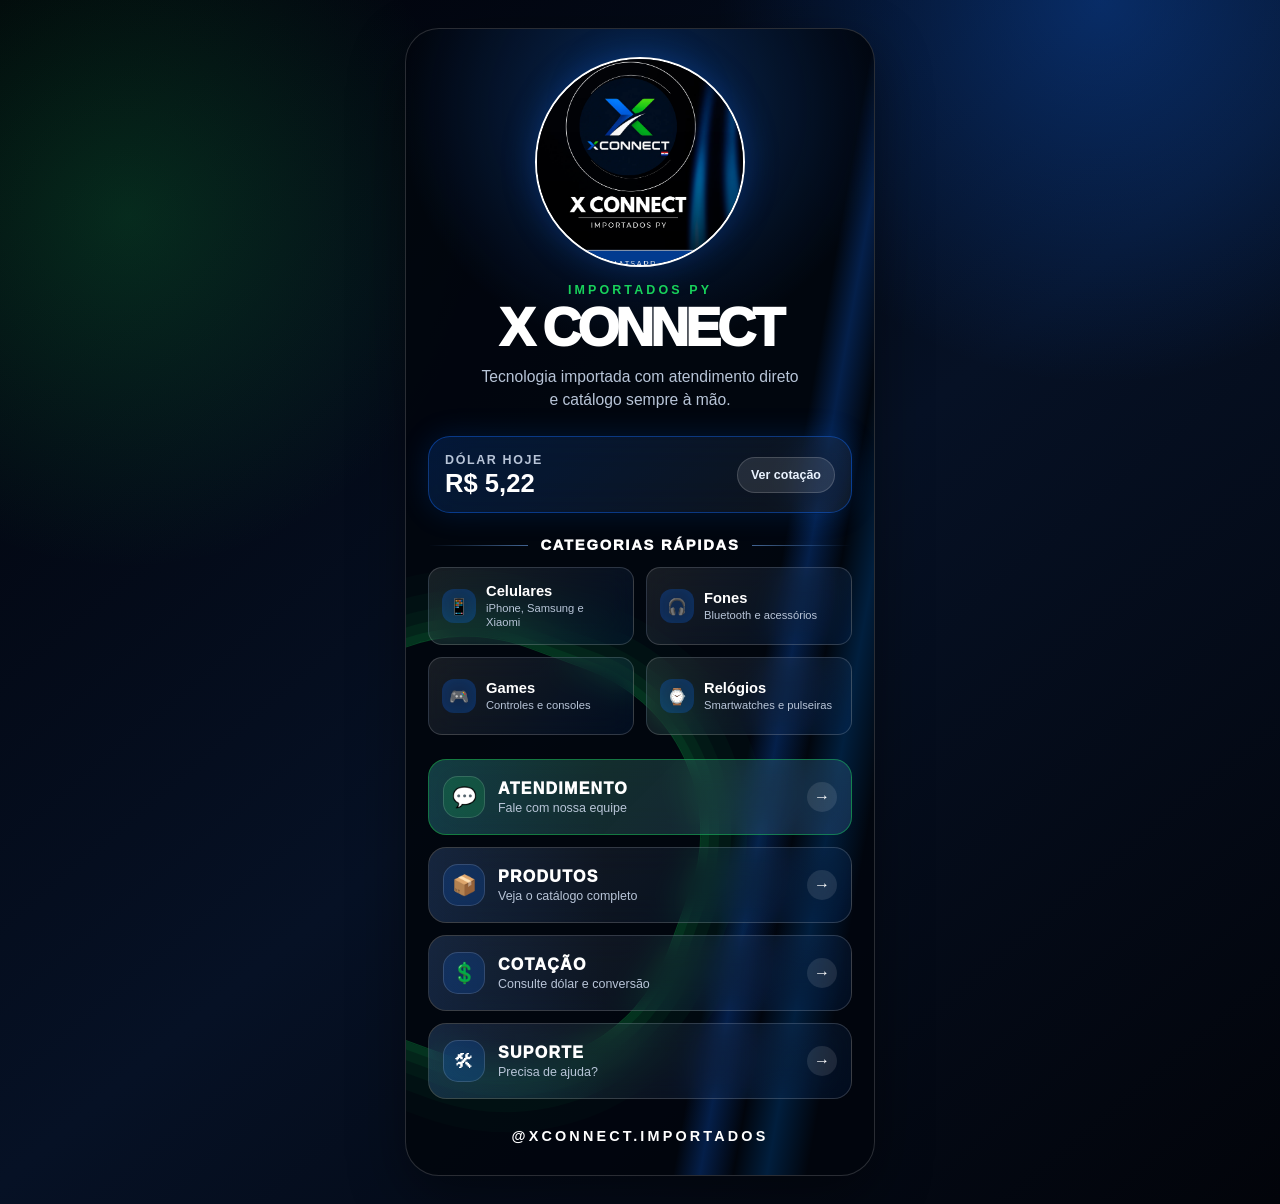
==== hub/index.html @ e47f7b92 ":add: hub interface" ====
<!DOCTYPE html>
<html lang="pt-BR">
<head>
  <meta charset="UTF-8" />
  <meta name="viewport" content="width=device-width, initial-scale=1.0" />
  <title>X Connect Importados PY</title>
  <link rel="stylesheet" href="./style.css" />
</head>
<body>
  <main class="hub">
    <section class="hub__panel" aria-labelledby="page-title">
      <header class="brand">
        <div class="brand__mark">
          <img src="./assets/xconnect-logo.png" alt="Logo X Connect Importados PY" />
        </div>

        <p class="brand__eyebrow">Importados PY</p>
        <h1 class="brand__title" id="page-title">X Connect</h1>
        <p class="brand__subtitle">Tecnologia importada com atendimento direto e catálogo sempre à mão.</p>
      </header>

      <section class="dollar-card" aria-labelledby="dollar-title">
        <div>
          <span class="dollar-card__label" id="dollar-title">Dólar hoje</span>
          <strong class="dollar-card__value">R$ 5,22</strong>
        </div>
        <a class="dollar-card__link" href="#cotacao">Ver cotação</a>
      </section>

      <section class="categories" aria-labelledby="categories-title">
        <div class="section-title">
          <span></span>
          <h2 id="categories-title">Categorias rápidas</h2>
          <span></span>
        </div>

        <div class="categories__grid">
          <a class="category-card" href="#celulares">
            <span class="category-card__icon">📱</span>
            <span class="category-card__content">
              <strong>Celulares</strong>
              <small>iPhone, Samsung e Xiaomi</small>
            </span>
          </a>

          <a class="category-card" href="#fones">
            <span class="category-card__icon">🎧</span>
            <span class="category-card__content">
              <strong>Fones</strong>
              <small>Bluetooth e acessórios</small>
            </span>
          </a>

          <a class="category-card" href="#games">
            <span class="category-card__icon">🎮</span>
            <span class="category-card__content">
              <strong>Games</strong>
              <small>Controles e consoles</small>
            </span>
          </a>

          <a class="category-card" href="#relogios">
            <span class="category-card__icon">⌚</span>
            <span class="category-card__content">
              <strong>Relógios</strong>
              <small>Smartwatches e pulseiras</small>
            </span>
          </a>
        </div>
      </section>

      <section class="actions" aria-label="Links principais">
        <a class="action-card action-card--primary" href="https://wa.me/5599999999999" target="_blank" rel="noopener">
          <span class="action-card__icon">💬</span>
          <span class="action-card__text">
            <strong>Atendimento</strong>
            <small>Fale com nossa equipe</small>
          </span>
          <span class="action-card__arrow">→</span>
        </a>

        <a class="action-card" href="#catalogo">
          <span class="action-card__icon">📦</span>
          <span class="action-card__text">
            <strong>Produtos</strong>
            <small>Veja o catálogo completo</small>
          </span>
          <span class="action-card__arrow">→</span>
        </a>

        <a class="action-card" href="#cotacao">
          <span class="action-card__icon">💲</span>
          <span class="action-card__text">
            <strong>Cotação</strong>
            <small>Consulte dólar e conversão</small>
          </span>
          <span class="action-card__arrow">→</span>
        </a>

        <a class="action-card" href="#suporte">
          <span class="action-card__icon">🛠</span>
          <span class="action-card__text">
            <strong>Suporte</strong>
            <small>Precisa de ajuda?</small>
          </span>
          <span class="action-card__arrow">→</span>
        </a>
      </section>

      <footer class="footer">
        <a href="https://instagram.com/xconnect.importados" target="_blank" rel="noopener">@xconnect.importados</a>
      </footer>
    </section>
  </main>
</body>
</html>
---- hub/style.css ----
:root {
  --color-bg: #03050b;
  --color-panel: rgba(2, 6, 14, 0.92);
  --color-white: #ffffff;
  --color-muted: #b8c5d8;
  --color-muted-soft: #7e8ca1;
  --color-blue: #0f6dff;
  --color-blue-dark: #064397;
  --color-green: #18d25b;
  --color-border: rgba(255, 255, 255, 0.16);
  --color-border-strong: rgba(119, 178, 255, 0.55);
  --color-glass: rgba(255, 255, 255, 0.075);
  --color-glass-blue: rgba(15, 109, 255, 0.14);

  --font-main: Inter, "Segoe UI", Arial, sans-serif;

  --radius-sm: 14px;
  --radius-md: 22px;
  --radius-lg: 34px;
  --radius-pill: 999px;

  --shadow-glow: 0 0 34px rgba(15, 109, 255, 0.28);
  --shadow-card: 0 20px 55px rgba(0, 0, 0, 0.42);
}

* {
  box-sizing: border-box;
}

body {
  min-height: 100vh;
  margin: 0;
  font-family: var(--font-main);
  color: var(--color-white);
  background:
    radial-gradient(circle at 10% 18%, rgba(24, 210, 91, 0.18), transparent 22rem),
    radial-gradient(circle at 86% 0%, rgba(15, 109, 255, 0.32), transparent 24rem),
    linear-gradient(140deg, #010208 0%, #061125 52%, #02040a 100%);
}

a {
  color: inherit;
  text-decoration: none;
}

img {
  display: block;
  max-width: 100%;
}

.hub {
  min-height: 100vh;
  display: grid;
  place-items: center;
  padding: 28px 16px;
}

.hub__panel {
  position: relative;
  width: min(100%, 470px);
  min-height: 780px;
  padding: 28px 22px 30px;
  overflow: hidden;
  border: 1px solid var(--color-border);
  border-radius: var(--radius-lg);
  background: var(--color-panel);
  box-shadow: var(--shadow-card);
}

.hub__panel::before,
.hub__panel::after {
  content: "";
  position: absolute;
  pointer-events: none;
}

.hub__panel::before {
  inset: 0;
  background:
    radial-gradient(circle at 50% 7%, rgba(10, 48, 102, 0.82), transparent 15rem),
    linear-gradient(100deg, transparent 0 70%, rgba(15, 109, 255, 0.25) 74%, transparent 79%, rgba(0, 132, 255, 0.2) 84%, transparent 90%);
}

.hub__panel::after {
  left: -126px;
  bottom: 118px;
  width: 410px;
  height: 410px;
  border-radius: 42%;
  border: 1px solid rgba(24, 210, 91, 0.28);
  box-shadow:
    0 0 0 8px rgba(24, 210, 91, 0.08),
    0 0 0 18px rgba(24, 210, 91, 0.06),
    0 0 0 30px rgba(24, 210, 91, 0.045),
    0 0 0 46px rgba(24, 210, 91, 0.03),
    0 0 0 66px rgba(24, 210, 91, 0.02);
  transform: rotate(20deg);
}

.brand,
.dollar-card,
.categories,
.actions,
.footer {
  position: relative;
  z-index: 1;
}

.brand {
  text-align: center;
}

.brand__mark {
  width: 210px;
  height: 210px;
  margin: 0 auto 16px;
  display: grid;
  place-items: center;
  overflow: hidden;
  border: 2px solid var(--color-white);
  border-radius: 50%;
  background: radial-gradient(circle, #06152a, #020407);
  box-shadow:
    var(--shadow-glow),
    inset 0 0 42px rgba(15, 109, 255, 0.16);
}

.brand__mark img {
  width: 122%;
  height: 122%;
  object-fit: cover;
}

.brand__eyebrow {
  margin: 0;
  color: var(--color-green);
  font-size: 0.78rem;
  font-weight: 900;
  letter-spacing: 0.25em;
  text-transform: uppercase;
}

.brand__title {
  margin: 6px 0 0;
  font-size: 3.35rem;
  line-height: 0.92;
  font-weight: 950;
  letter-spacing: -0.07em;
  text-transform: uppercase;
}

.brand__subtitle {
  width: min(330px, 100%);
  margin: 14px auto 0;
  color: var(--color-muted);
  font-size: 0.98rem;
  line-height: 1.45;
}

.dollar-card {
  margin: 24px 0;
  padding: 16px;
  display: flex;
  align-items: center;
  justify-content: space-between;
  gap: 14px;
  border: 1px solid rgba(15, 109, 255, 0.42);
  border-radius: var(--radius-md);
  background: linear-gradient(135deg, rgba(15, 109, 255, 0.18), rgba(255, 255, 255, 0.055));
  backdrop-filter: blur(18px);
  box-shadow: 0 0 30px rgba(15, 109, 255, 0.16);
}

.dollar-card__label {
  display: block;
  color: var(--color-muted);
  font-size: 0.78rem;
  font-weight: 900;
  letter-spacing: 0.13em;
  text-transform: uppercase;
}

.dollar-card__value {
  display: block;
  margin-top: 4px;
  font-size: 1.6rem;
  line-height: 1;
}

.dollar-card__link {
  padding: 10px 13px;
  border: 1px solid rgba(255, 255, 255, 0.16);
  border-radius: var(--radius-pill);
  background: rgba(255, 255, 255, 0.1);
  color: #eaf3ff;
  font-size: 0.78rem;
  font-weight: 900;
  white-space: nowrap;
}

.section-title {
  margin-bottom: 14px;
  display: grid;
  grid-template-columns: 1fr auto 1fr;
  gap: 12px;
  align-items: center;
}

.section-title span {
  height: 1px;
  background: linear-gradient(90deg, transparent, rgba(119, 178, 255, 0.55));
}

.section-title span:last-child {
  background: linear-gradient(90deg, rgba(119, 178, 255, 0.55), transparent);
}

.section-title h2 {
  margin: 0;
  font-size: 0.92rem;
  font-weight: 950;
  letter-spacing: 0.12em;
  text-transform: uppercase;
}

.categories__grid {
  display: grid;
  grid-template-columns: repeat(2, minmax(0, 1fr));
  gap: 12px;
}

.category-card {
  min-height: 78px;
  padding: 13px;
  display: flex;
  align-items: center;
  gap: 10px;
  border: 1px solid var(--color-border);
  border-radius: var(--radius-sm);
  background:
    linear-gradient(135deg, rgba(255, 255, 255, 0.09), rgba(15, 109, 255, 0.08));
  backdrop-filter: blur(14px);
  transition: transform 180ms ease, border-color 180ms ease, box-shadow 180ms ease;
}

.category-card:hover {
  transform: translateY(-2px);
  border-color: var(--color-border-strong);
  box-shadow: 0 0 24px rgba(15, 109, 255, 0.2);
}

.category-card__icon {
  width: 34px;
  height: 34px;
  display: grid;
  place-items: center;
  flex: 0 0 auto;
  border-radius: 12px;
  background: rgba(15, 109, 255, 0.18);
  box-shadow: inset 0 0 18px rgba(15, 109, 255, 0.16);
}

.category-card__content {
  min-width: 0;
  display: grid;
  gap: 2px;
}

.category-card__content strong {
  font-size: 0.92rem;
  line-height: 1;
}

.category-card__content small {
  color: var(--color-muted);
  font-size: 0.7rem;
  line-height: 1.25;
}

.actions {
  margin-top: 24px;
  display: grid;
  gap: 12px;
}

.action-card {
  position: relative;
  min-height: 76px;
  padding: 13px 14px;
  display: grid;
  grid-template-columns: auto 1fr auto;
  align-items: center;
  gap: 13px;
  overflow: hidden;
  border: 1px solid var(--color-border);
  border-radius: 18px;
  background:
    linear-gradient(135deg, rgba(255, 255, 255, 0.09), rgba(15, 109, 255, 0.08));
  backdrop-filter: blur(16px);
  transition: transform 180ms ease, border-color 180ms ease, box-shadow 180ms ease;
}

.action-card::before {
  content: "";
  position: absolute;
  inset: 0;
  width: 42%;
  background: linear-gradient(90deg, rgba(15, 109, 255, 0.22), transparent);
  opacity: 0.55;
}

.action-card:hover {
  transform: translateY(-2px);
  border-color: var(--color-border-strong);
  box-shadow: 0 0 28px rgba(15, 109, 255, 0.25);
}

.action-card--primary {
  border-color: rgba(24, 210, 91, 0.45);
  background:
    linear-gradient(135deg, rgba(24, 210, 91, 0.16), rgba(15, 109, 255, 0.1)),
    rgba(255, 255, 255, 0.075);
}

.action-card__icon,
.action-card__text,
.action-card__arrow {
  position: relative;
  z-index: 1;
}

.action-card__icon {
  width: 42px;
  height: 42px;
  display: grid;
  place-items: center;
  border: 1px solid rgba(255, 255, 255, 0.14);
  border-radius: 15px;
  background: rgba(15, 109, 255, 0.18);
  font-size: 1.25rem;
}

.action-card--primary .action-card__icon {
  background: rgba(24, 210, 91, 0.18);
}

.action-card__text {
  display: grid;
  gap: 3px;
}

.action-card__text strong {
  font-size: 1rem;
  font-weight: 950;
  letter-spacing: 0.08em;
  text-transform: uppercase;
}

.action-card__text small {
  color: var(--color-muted);
  font-size: 0.78rem;
}

.action-card__arrow {
  width: 30px;
  height: 30px;
  display: grid;
  place-items: center;
  border-radius: 50%;
  color: var(--color-white);
  background: rgba(255, 255, 255, 0.1);
  font-weight: 900;
}

.footer {
  margin-top: 28px;
  text-align: center;
}

.footer a {
  color: var(--color-white);
  font-size: 0.9rem;
  font-weight: 850;
  letter-spacing: 0.22em;
  text-transform: uppercase;
}

@media (max-width: 480px) {
  .hub {
    padding: 0;
  }

  .hub__panel {
    width: 100%;
    min-height: 100vh;
    border: 0;
    border-radius: 0;
  }

  .brand__mark {
    width: 184px;
    height: 184px;
  }

  .brand__title {
    font-size: 2.85rem;
  }

  .categories__grid {
    grid-template-columns: 1fr;
  }
}
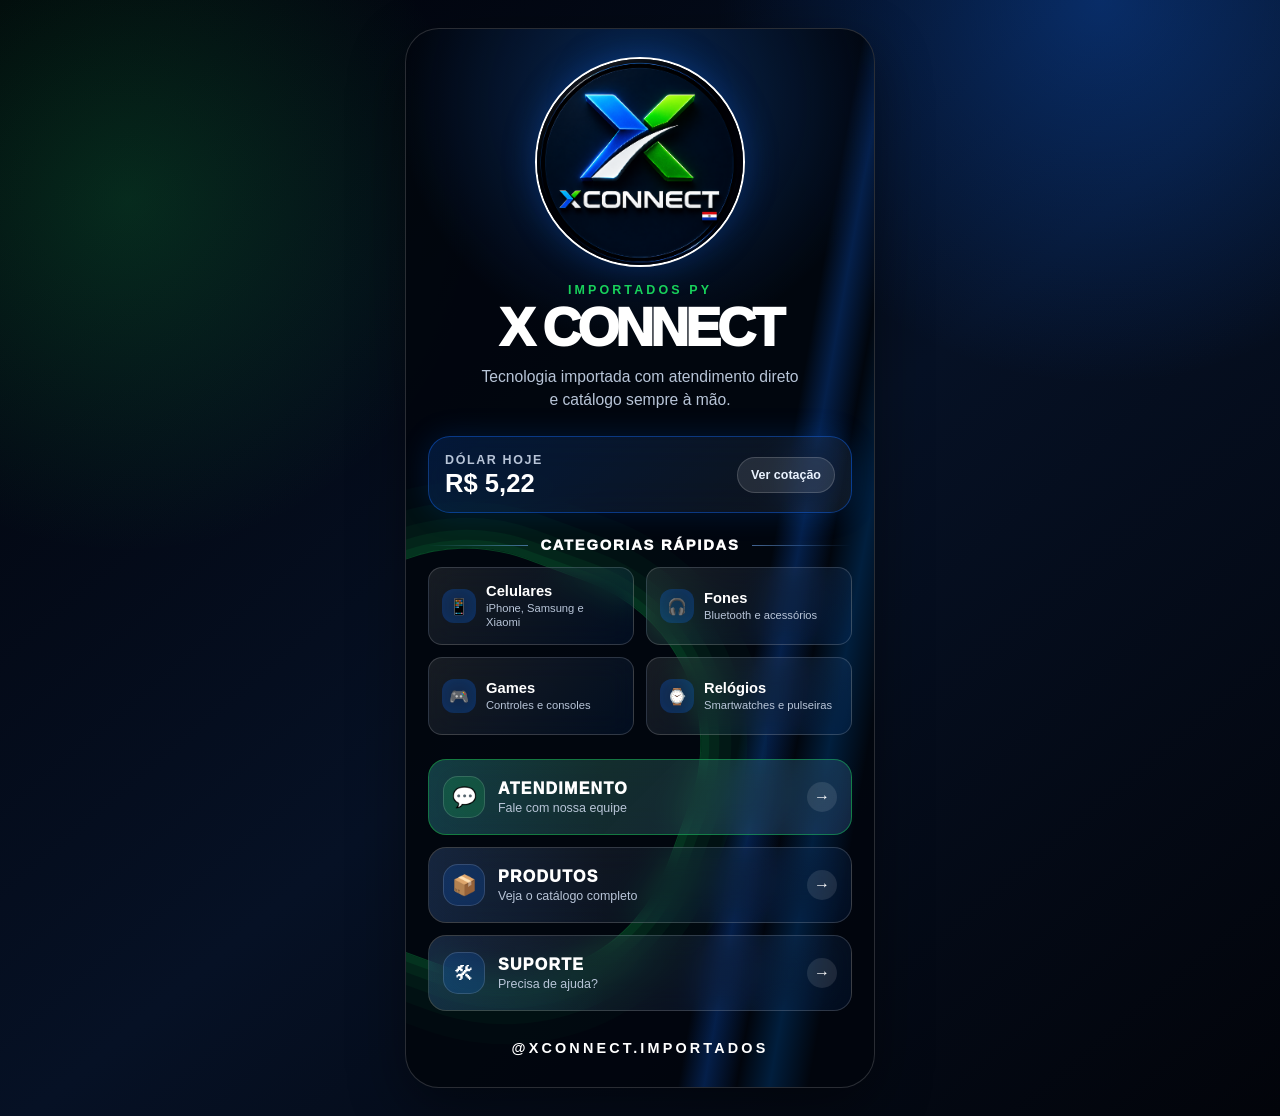
==== commit a881b51c: ":fix: change name of index hub" ====
--- a/hub/index.html
+++ b/hub/index.html
@@ -4,14 +4,14 @@
   <meta charset="UTF-8" />
   <meta name="viewport" content="width=device-width, initial-scale=1.0" />
   <title>X Connect Importados PY</title>
-  <link rel="stylesheet" href="./style.css" />
+  <link rel="stylesheet" href="./css/hub_style.css"/>
 </head>
 <body>
   <main class="hub">
     <section class="hub__panel" aria-labelledby="page-title">
       <header class="brand">
         <div class="brand__mark">
-          <img src="./assets/xconnect-logo.png" alt="Logo X Connect Importados PY" />
+          <img src="../assets/xconnect-logo.png" alt="Logo X Connect Importados PY" />
         </div>
 
         <p class="brand__eyebrow">Importados PY</p>
@@ -79,20 +79,11 @@
           <span class="action-card__arrow">→</span>
         </a>
 
-        <a class="action-card" href="#catalogo">
+        <a class="action-card" href="/">
           <span class="action-card__icon">📦</span>
           <span class="action-card__text">
             <strong>Produtos</strong>
             <small>Veja o catálogo completo</small>
-          </span>
-          <span class="action-card__arrow">→</span>
-        </a>
-
-        <a class="action-card" href="#cotacao">
-          <span class="action-card__icon">💲</span>
-          <span class="action-card__text">
-            <strong>Cotação</strong>
-            <small>Consulte dólar e conversão</small>
           </span>
           <span class="action-card__arrow">→</span>
         </a>
--- a/hub/css/hub_style.css
+++ b/hub/css/hub_style.css
@@ -0,0 +1,412 @@
+:root {
+  --color-bg: #03050b;
+  --color-panel: rgba(2, 6, 14, 0.92);
+  --color-white: #ffffff;
+  --color-muted: #b8c5d8;
+  --color-muted-soft: #7e8ca1;
+  --color-blue: #0f6dff;
+  --color-blue-dark: #064397;
+  --color-green: #18d25b;
+  --color-border: rgba(255, 255, 255, 0.16);
+  --color-border-strong: rgba(119, 178, 255, 0.55);
+  --color-glass: rgba(255, 255, 255, 0.075);
+  --color-glass-blue: rgba(15, 109, 255, 0.14);
+
+  --font-main: Inter, "Segoe UI", Arial, sans-serif;
+
+  --radius-sm: 14px;
+  --radius-md: 22px;
+  --radius-lg: 34px;
+  --radius-pill: 999px;
+
+  --shadow-glow: 0 0 34px rgba(15, 109, 255, 0.28);
+  --shadow-card: 0 20px 55px rgba(0, 0, 0, 0.42);
+}
+
+* {
+  box-sizing: border-box;
+}
+
+body {
+  min-height: 100vh;
+  margin: 0;
+  font-family: var(--font-main);
+  color: var(--color-white);
+  background:
+    radial-gradient(circle at 10% 18%, rgba(24, 210, 91, 0.18), transparent 22rem),
+    radial-gradient(circle at 86% 0%, rgba(15, 109, 255, 0.32), transparent 24rem),
+    linear-gradient(140deg, #010208 0%, #061125 52%, #02040a 100%);
+}
+
+a {
+  color: inherit;
+  text-decoration: none;
+}
+
+img {
+  display: block;
+  max-width: 100%;
+}
+
+.hub {
+  min-height: 100vh;
+  display: grid;
+  place-items: center;
+  padding: 28px 16px;
+}
+
+.hub__panel {
+  position: relative;
+  width: min(100%, 470px);
+  min-height: 780px;
+  padding: 28px 22px 30px;
+  overflow: hidden;
+  border: 1px solid var(--color-border);
+  border-radius: var(--radius-lg);
+  background: var(--color-panel);
+  box-shadow: var(--shadow-card);
+}
+
+.hub__panel::before,
+.hub__panel::after {
+  content: "";
+  position: absolute;
+  pointer-events: none;
+}
+
+.hub__panel::before {
+  inset: 0;
+  background:
+    radial-gradient(circle at 50% 7%, rgba(10, 48, 102, 0.82), transparent 15rem),
+    linear-gradient(100deg, transparent 0 70%, rgba(15, 109, 255, 0.25) 74%, transparent 79%, rgba(0, 132, 255, 0.2) 84%, transparent 90%);
+}
+
+.hub__panel::after {
+  left: -126px;
+  bottom: 118px;
+  width: 410px;
+  height: 410px;
+  border-radius: 42%;
+  border: 1px solid rgba(24, 210, 91, 0.28);
+  box-shadow:
+    0 0 0 8px rgba(24, 210, 91, 0.08),
+    0 0 0 18px rgba(24, 210, 91, 0.06),
+    0 0 0 30px rgba(24, 210, 91, 0.045),
+    0 0 0 46px rgba(24, 210, 91, 0.03),
+    0 0 0 66px rgba(24, 210, 91, 0.02);
+  transform: rotate(20deg);
+}
+
+.brand,
+.dollar-card,
+.categories,
+.actions,
+.footer {
+  position: relative;
+  z-index: 1;
+}
+
+.brand {
+  text-align: center;
+}
+
+.brand__mark {
+  width: 210px;
+  height: 210px;
+  margin: 0 auto 16px;
+  display: grid;
+  place-items: center;
+  overflow: hidden;
+  border: 2px solid var(--color-white);
+  border-radius: 50%;
+  background: radial-gradient(circle, #06152a, #020407);
+  box-shadow:
+    var(--shadow-glow),
+    inset 0 0 42px rgba(15, 109, 255, 0.16);
+}
+
+.brand__mark img {
+  width: 122%;
+  height: 122%;
+  object-fit: cover;
+}
+
+.brand__eyebrow {
+  margin: 0;
+  color: var(--color-green);
+  font-size: 0.78rem;
+  font-weight: 900;
+  letter-spacing: 0.25em;
+  text-transform: uppercase;
+}
+
+.brand__title {
+  margin: 6px 0 0;
+  font-size: 3.35rem;
+  line-height: 0.92;
+  font-weight: 950;
+  letter-spacing: -0.07em;
+  text-transform: uppercase;
+}
+
+.brand__subtitle {
+  width: min(330px, 100%);
+  margin: 14px auto 0;
+  color: var(--color-muted);
+  font-size: 0.98rem;
+  line-height: 1.45;
+}
+
+.dollar-card {
+  margin: 24px 0;
+  padding: 16px;
+  display: flex;
+  align-items: center;
+  justify-content: space-between;
+  gap: 14px;
+  border: 1px solid rgba(15, 109, 255, 0.42);
+  border-radius: var(--radius-md);
+  background: linear-gradient(135deg, rgba(15, 109, 255, 0.18), rgba(255, 255, 255, 0.055));
+  backdrop-filter: blur(18px);
+  box-shadow: 0 0 30px rgba(15, 109, 255, 0.16);
+}
+
+.dollar-card__label {
+  display: block;
+  color: var(--color-muted);
+  font-size: 0.78rem;
+  font-weight: 900;
+  letter-spacing: 0.13em;
+  text-transform: uppercase;
+}
+
+.dollar-card__value {
+  display: block;
+  margin-top: 4px;
+  font-size: 1.6rem;
+  line-height: 1;
+}
+
+.dollar-card__link {
+  padding: 10px 13px;
+  border: 1px solid rgba(255, 255, 255, 0.16);
+  border-radius: var(--radius-pill);
+  background: rgba(255, 255, 255, 0.1);
+  color: #eaf3ff;
+  font-size: 0.78rem;
+  font-weight: 900;
+  white-space: nowrap;
+}
+
+.section-title {
+  margin-bottom: 14px;
+  display: grid;
+  grid-template-columns: 1fr auto 1fr;
+  gap: 12px;
+  align-items: center;
+}
+
+.section-title span {
+  height: 1px;
+  background: linear-gradient(90deg, transparent, rgba(119, 178, 255, 0.55));
+}
+
+.section-title span:last-child {
+  background: linear-gradient(90deg, rgba(119, 178, 255, 0.55), transparent);
+}
+
+.section-title h2 {
+  margin: 0;
+  font-size: 0.92rem;
+  font-weight: 950;
+  letter-spacing: 0.12em;
+  text-transform: uppercase;
+}
+
+.categories__grid {
+  display: grid;
+  grid-template-columns: repeat(2, minmax(0, 1fr));
+  gap: 12px;
+}
+
+.category-card {
+  min-height: 78px;
+  padding: 13px;
+  display: flex;
+  align-items: center;
+  gap: 10px;
+  border: 1px solid var(--color-border);
+  border-radius: var(--radius-sm);
+  background:
+    linear-gradient(135deg, rgba(255, 255, 255, 0.09), rgba(15, 109, 255, 0.08));
+  backdrop-filter: blur(14px);
+  transition: transform 180ms ease, border-color 180ms ease, box-shadow 180ms ease;
+}
+
+.category-card:hover {
+  transform: translateY(-2px);
+  border-color: var(--color-border-strong);
+  box-shadow: 0 0 24px rgba(15, 109, 255, 0.2);
+}
+
+.category-card__icon {
+  width: 34px;
+  height: 34px;
+  display: grid;
+  place-items: center;
+  flex: 0 0 auto;
+  border-radius: 12px;
+  background: rgba(15, 109, 255, 0.18);
+  box-shadow: inset 0 0 18px rgba(15, 109, 255, 0.16);
+}
+
+.category-card__content {
+  min-width: 0;
+  display: grid;
+  gap: 2px;
+}
+
+.category-card__content strong {
+  font-size: 0.92rem;
+  line-height: 1;
+}
+
+.category-card__content small {
+  color: var(--color-muted);
+  font-size: 0.7rem;
+  line-height: 1.25;
+}
+
+.actions {
+  margin-top: 24px;
+  display: grid;
+  gap: 12px;
+}
+
+.action-card {
+  position: relative;
+  min-height: 76px;
+  padding: 13px 14px;
+  display: grid;
+  grid-template-columns: auto 1fr auto;
+  align-items: center;
+  gap: 13px;
+  overflow: hidden;
+  border: 1px solid var(--color-border);
+  border-radius: 18px;
+  background:
+    linear-gradient(135deg, rgba(255, 255, 255, 0.09), rgba(15, 109, 255, 0.08));
+  backdrop-filter: blur(16px);
+  transition: transform 180ms ease, border-color 180ms ease, box-shadow 180ms ease;
+}
+
+.action-card::before {
+  content: "";
+  position: absolute;
+  inset: 0;
+  width: 42%;
+  background: linear-gradient(90deg, rgba(15, 109, 255, 0.22), transparent);
+  opacity: 0.55;
+}
+
+.action-card:hover {
+  transform: translateY(-2px);
+  border-color: var(--color-border-strong);
+  box-shadow: 0 0 28px rgba(15, 109, 255, 0.25);
+}
+
+.action-card--primary {
+  border-color: rgba(24, 210, 91, 0.45);
+  background:
+    linear-gradient(135deg, rgba(24, 210, 91, 0.16), rgba(15, 109, 255, 0.1)),
+    rgba(255, 255, 255, 0.075);
+}
+
+.action-card__icon,
+.action-card__text,
+.action-card__arrow {
+  position: relative;
+  z-index: 1;
+}
+
+.action-card__icon {
+  width: 42px;
+  height: 42px;
+  display: grid;
+  place-items: center;
+  border: 1px solid rgba(255, 255, 255, 0.14);
+  border-radius: 15px;
+  background: rgba(15, 109, 255, 0.18);
+  font-size: 1.25rem;
+}
+
+.action-card--primary .action-card__icon {
+  background: rgba(24, 210, 91, 0.18);
+}
+
+.action-card__text {
+  display: grid;
+  gap: 3px;
+}
+
+.action-card__text strong {
+  font-size: 1rem;
+  font-weight: 950;
+  letter-spacing: 0.08em;
+  text-transform: uppercase;
+}
+
+.action-card__text small {
+  color: var(--color-muted);
+  font-size: 0.78rem;
+}
+
+.action-card__arrow {
+  width: 30px;
+  height: 30px;
+  display: grid;
+  place-items: center;
+  border-radius: 50%;
+  color: var(--color-white);
+  background: rgba(255, 255, 255, 0.1);
+  font-weight: 900;
+}
+
+.footer {
+  margin-top: 28px;
+  text-align: center;
+}
+
+.footer a {
+  color: var(--color-white);
+  font-size: 0.9rem;
+  font-weight: 850;
+  letter-spacing: 0.22em;
+  text-transform: uppercase;
+}
+
+@media (max-width: 480px) {
+  .hub {
+    padding: 0;
+  }
+
+  .hub__panel {
+    width: 100%;
+    min-height: 100vh;
+    border: 0;
+    border-radius: 0;
+  }
+
+  .brand__mark {
+    width: 184px;
+    height: 184px;
+  }
+
+  .brand__title {
+    font-size: 2.85rem;
+  }
+
+  .categories__grid {
+    grid-template-columns: 1fr;
+  }
+}
